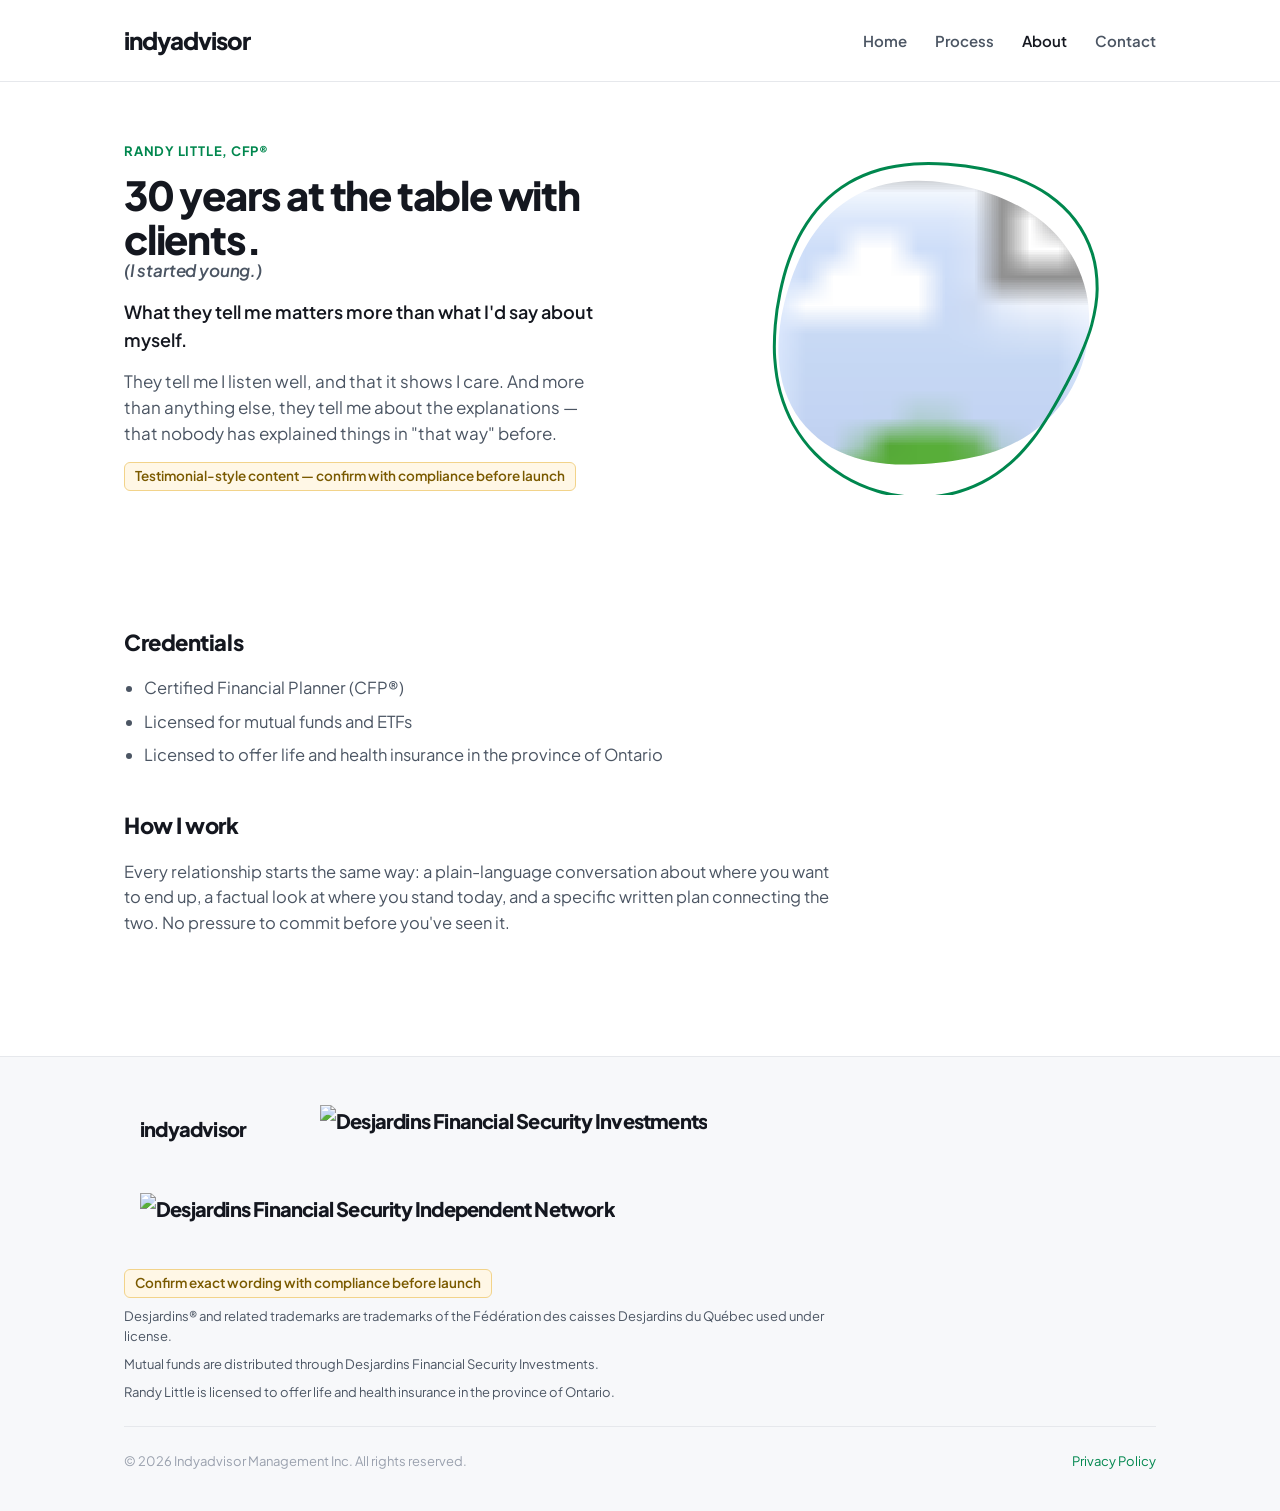
==== about.html @ a877bf17 "Add files via upload" ====
<!doctype html>
<html lang="en">
<head>
<meta charset="utf-8">
<meta name="viewport" content="width=device-width, initial-scale=1">
<title>About — Indyadvisor Management Inc.</title>
<meta name="description" content="Randy Little, CFP — mutual funds, ETFs, and life &amp; health insurance licensed in Ontario.">
<link rel="preconnect" href="https://fonts.googleapis.com">
<link rel="stylesheet" href="https://fonts.googleapis.com/css2?family=Plus+Jakarta+Sans:wght@500;600;700;800&display=swap">
<link rel="stylesheet" href="styles.css">
</head>
<body>

<header class="site">
  <div class="wrap">
    <a href="index.html" class="logo">indyadvisor</a>
    <nav class="main">
      <a href="index.html">Home</a>
      <a href="process.html">Process</a>
      <a href="about.html" class="current">About</a>
      <a href="contact.html">Contact</a>
    </nav>
  </div>
</header>

<section class="about-hero-section">
  <div class="wrap">
    <div class="about-hero">
      <div class="about-intro">
        <span class="kicker">Randy Little, CFP&reg;</span>
        <h1>30 years at the table with clients.<span class="wink">(I started young.)</span></h1>
        <p class="quote-ish">What they tell me matters more than what I'd say about myself.</p>
        <p>They tell me I listen well, and that it shows I care. And more than anything else, they tell me about the explanations — that nobody has explained things in "that way" before.</p>
        <p><span class="placeholder-note">Testimonial-style content — confirm with compliance before launch</span></p>
      </div>
      <div class="about-photo-wrap">
        <svg class="about-photo-svg" viewBox="0 0 340 340" role="img" aria-label="Randy Little, CFP">
          <defs>
            <clipPath id="photoClip" clipPathUnits="userSpaceOnUse">
              <path d="M 328.17,170.00 C 327.85,180.92 326.07,192.11 323.20,202.56 C 320.33,213.02 316.11,223.38 310.95,232.75 C 305.79,242.13 299.34,251.06 292.24,258.81 C 285.15,266.56 276.87,273.49 268.38,279.26 C 259.88,285.03 250.51,289.64 241.27,293.45 C 232.03,297.26 222.41,299.86 212.93,302.12 C 203.45,304.38 193.99,305.79 184.40,307.00 C 174.80,308.20 165.26,309.08 155.35,309.36 C 145.44,309.63 135.25,309.80 124.95,308.65 C 114.65,307.50 103.75,305.87 93.53,302.45 C 83.31,299.03 72.68,294.37 63.64,288.13 C 54.60,281.88 45.93,273.81 39.27,264.98 C 32.61,256.15 27.31,245.57 23.70,235.14 C 20.09,224.70 18.38,213.24 17.62,202.39 C 16.86,191.53 17.81,180.51 19.14,170.00 C 20.47,159.49 22.84,149.27 25.60,139.31 C 28.36,129.34 31.62,119.62 35.68,110.20 C 39.74,100.78 44.30,91.39 49.97,82.79 C 55.65,74.20 62.22,65.74 69.73,58.64 C 77.25,51.55 85.98,45.11 95.07,40.22 C 104.17,35.33 114.33,31.72 124.29,29.32 C 134.25,26.91 144.74,26.02 154.84,25.79 C 164.95,25.56 175.04,26.55 184.93,27.92 C 194.82,29.30 204.53,31.38 214.18,34.04 C 223.82,36.70 233.46,39.79 242.82,43.88 C 252.18,47.97 261.66,52.66 270.34,58.56 C 279.01,64.46 287.62,71.38 294.86,79.28 C 302.11,87.18 308.75,96.35 313.80,105.98 C 318.85,115.60 322.75,126.35 325.14,137.02 C 327.54,147.69 328.49,159.08 328.17,170.00 Z"/>
            </clipPath>
          </defs>
          <image href="assets/headshot.jpg" x="10" y="-5" width="320" height="449.6" clip-path="url(#photoClip)" preserveAspectRatio="xMidYMid slice"/>
          <path class="photo-outline" d="M 330.67,170.00 C 327.80,181.16 323.24,191.65 318.95,201.66 C 314.65,211.67 309.77,220.84 304.92,230.07 C 300.06,239.30 295.28,248.16 289.82,257.06 C 284.37,265.96 278.87,275.00 272.17,283.47 C 265.47,291.95 258.13,300.59 249.63,307.92 C 241.12,315.25 231.46,322.22 221.16,327.45 C 210.85,332.68 199.34,336.87 187.80,339.32 C 176.25,341.77 163.86,342.73 151.90,342.17 C 139.95,341.61 127.61,339.44 116.08,335.94 C 104.55,332.44 93.04,327.39 82.72,321.17 C 72.40,314.96 62.51,307.22 54.15,298.67 C 45.79,290.12 38.37,280.12 32.54,269.87 C 26.72,259.62 22.33,248.25 19.19,237.14 C 16.05,226.04 14.53,214.41 13.72,203.22 C 12.90,192.03 13.41,180.88 14.29,170.00 C 15.18,159.12 16.83,148.48 19.03,137.91 C 21.23,127.33 23.83,116.83 27.49,106.55 C 31.15,96.27 35.37,85.84 40.97,76.26 C 46.57,66.67 53.25,57.10 61.07,49.02 C 68.89,40.94 78.16,33.54 87.89,27.79 C 97.63,22.04 108.62,17.66 119.48,14.52 C 130.35,11.38 141.84,9.84 153.07,8.95 C 164.31,8.05 175.62,8.36 186.91,9.15 C 198.19,9.93 209.48,11.33 220.80,13.66 C 232.11,15.99 243.73,18.77 254.80,23.12 C 265.87,27.48 277.34,32.77 287.24,39.79 C 297.14,46.81 306.86,55.51 314.18,65.24 C 321.51,74.98 327.54,86.65 331.21,98.23 C 334.87,109.80 336.25,122.72 336.16,134.68 C 336.07,146.64 333.54,158.84 330.67,170.00 Z"/>
        </svg>
      </div>
    </div>
  </div>
</section>

<div class="wrap">
  <div class="content-block">
    <h2>Credentials</h2>
    <ul>
      <li>Certified Financial Planner (CFP&reg;)</li>
      <li>Licensed for mutual funds and ETFs</li>
      <li>Licensed to offer life and health insurance in the province of Ontario</li>
    </ul>

    <h2>How I work</h2>
    <p>Every relationship starts the same way: a plain-language conversation about where you want to end up, a factual look at where you stand today, and a specific written plan connecting the two. No pressure to commit before you've seen it.</p>
  </div>
</div>

<footer class="site">
  <div class="wrap">
    <div class="footer-logos">
      <div class="logo-slot real">indyadvisor</div>
      <div class="logo-slot real"><img src="assets/dfsi-logo.png" alt="Desjardins Financial Security Investments"></div>
      <div class="logo-slot real"><img src="assets/dfsin-logo.png" alt="Desjardins Financial Security Independent Network"></div>
    </div>
    <div class="disclosures">
      <span class="placeholder-note">Confirm exact wording with compliance before launch</span>
      <p>Desjardins&reg; and related trademarks are trademarks of the F&eacute;d&eacute;ration des caisses Desjardins du Qu&eacute;bec used under license.</p>
      <p>Mutual funds are distributed through Desjardins Financial Security Investments.</p>
      <p>Randy Little is licensed to offer life and health insurance in the province of Ontario.</p>
    </div>
    <div class="footer-bottom">
      <span>&copy; 2026 Indyadvisor Management Inc. All rights reserved.</span>
      <a href="privacy-policy.html">Privacy Policy</a>
    </div>
  </div>
</footer>

</body>
</html>
---- styles.css ----
/* Indyadvisor Management Inc. — site stylesheet */

:root {
  --ink: #14171f;
  --ink-soft: #4b5563;
  --muted: #9aa1ae;
  --line: #e6e8ec;
  --bg: #ffffff;
  --bg-alt: #f7f8fa;
  --accent: #00874e;
  --accent-dark: #00693d;
  --dark-bg: #12151c;
  --max: 1080px;
}

* { box-sizing: border-box; }

html { scroll-behavior: smooth; }

body {
  margin: 0;
  font-family: 'Plus Jakarta Sans', -apple-system, BlinkMacSystemFont, 'Segoe UI', sans-serif;
  color: var(--ink);
  background: var(--bg);
  line-height: 1.55;
  -webkit-font-smoothing: antialiased;
}

a { color: var(--accent); text-decoration: none; }
a:hover { color: var(--accent-dark); }

.wrap {
  max-width: var(--max);
  margin: 0 auto;
  padding: 0 24px;
}

/* Header */
header.site {
  border-bottom: 1px solid var(--line);
  padding: 22px 0;
}
header.site .wrap {
  display: flex;
  align-items: center;
  justify-content: space-between;
  flex-wrap: wrap;
  gap: 16px;
}
.logo {
  font-weight: 800;
  font-size: 24px;
  letter-spacing: -0.04em;
  color: var(--ink);
  text-decoration: none;
}
.logo:hover { color: var(--ink); }
nav.main {
  display: flex;
  gap: 28px;
  flex-wrap: wrap;
}
nav.main a {
  color: var(--ink-soft);
  font-weight: 600;
  font-size: 15px;
}
nav.main a:hover { color: var(--ink); }
nav.main a.current { color: var(--ink); }

/* Buttons */
.btn {
  display: inline-block;
  padding: 14px 28px;
  border-radius: 8px;
  font-weight: 700;
  font-size: 15px;
  letter-spacing: -0.01em;
}
.btn-primary {
  background: var(--accent);
  color: #ffffff;
}
.btn-primary:hover { background: var(--accent-dark); color: #ffffff; }
.btn-ghost {
  border: 1px solid var(--line);
  color: var(--ink);
}
.btn-ghost:hover { border-color: var(--ink-soft); color: var(--ink); }

/* Hero */
.hero {
  padding: 88px 0 72px;
}
.hero .wrap {
  position: relative;
}
.hero h1 {
  font-size: 48px;
  font-weight: 800;
  letter-spacing: -0.03em;
  line-height: 1.12;
  margin: 0 0 20px;
  max-width: 760px;
}
.hero p.lead {
  font-size: 19px;
  color: var(--ink-soft);
  max-width: 620px;
  margin: 0 0 32px;
}

/* Hero sketch: simple whiteboard-style animated drawing in the top-right whitespace */
.hero-sketch {
  position: absolute;
  top: 6px;
  right: 0;
  width: 300px;
  height: auto;
  pointer-events: none;
}
@media (max-width: 980px) {
  .hero-sketch { display: none; }
}
.sketch-circle {
  fill: none;
  stroke: var(--ink);
  stroke-width: 2.5;
  stroke-linecap: round;
  stroke-linejoin: round;
}
.sketch-line {
  fill: none;
  stroke: var(--accent);
  stroke-width: 2.75;
  stroke-linecap: round;
  stroke-linejoin: round;
}
.sketch-label {
  font-family: 'Plus Jakarta Sans', sans-serif;
  font-size: 10px;
  font-weight: 700;
  fill: var(--ink-soft);
  text-anchor: middle;
  opacity: 0;
}
.sketch-a {
  stroke-dasharray: 228;
  stroke-dashoffset: 228;
  animation: draw-stroke 0.6s ease-out 1.3s forwards;
}
.sketch-b {
  stroke-dasharray: 228;
  stroke-dashoffset: 228;
  animation: draw-stroke 0.6s ease-out 0.3s forwards;
}
.sketch-line {
  stroke-dasharray: 249;
  stroke-dashoffset: 249;
  animation: draw-stroke 0.7s ease-out 0.9s forwards;
}
.sketch-label-a {
  animation: sketch-fade-in 0.4s ease-out 1.9s forwards;
}
.sketch-label-b {
  animation: sketch-fade-in 0.4s ease-out 0.7s forwards;
}
@keyframes draw-stroke {
  to { stroke-dashoffset: 0; }
}
@keyframes sketch-fade-in {
  to { opacity: 1; }
}
@media (prefers-reduced-motion: reduce) {
  .hero-sketch .sketch-circle,
  .hero-sketch .sketch-line,
  .hero-sketch .sketch-label {
    animation: none !important;
    stroke-dashoffset: 0 !important;
    opacity: 1 !important;
  }
}

/* Sections */
section { padding: 64px 0; }
section.alt { background: var(--bg-alt); }
h2.section-title {
  font-size: 30px;
  font-weight: 800;
  letter-spacing: -0.02em;
  margin: 0 0 12px;
}
p.section-sub {
  color: var(--ink-soft);
  font-size: 17px;
  max-width: 620px;
  margin: 0 0 44px;
}

/* Step cards */
.steps {
  display: grid;
  grid-template-columns: repeat(3, 1fr);
  gap: 28px;
}
@media (max-width: 760px) {
  .steps { grid-template-columns: 1fr; }
}
.step {
  border: 1px solid var(--line);
  border-radius: 14px;
  padding: 32px 28px;
}
.step .num {
  display: inline-flex;
  align-items: center;
  justify-content: center;
  width: 36px;
  height: 36px;
  border-radius: 999px;
  background: var(--ink);
  color: #fff;
  font-weight: 800;
  font-size: 15px;
  margin-bottom: 20px;
}
.step h3 {
  font-size: 19px;
  font-weight: 800;
  letter-spacing: -0.01em;
  margin: 0 0 10px;
}
.step p { color: var(--ink-soft); font-size: 15.5px; margin: 0; }

/* Trust bar */
.trust-bar {
  display: flex;
  flex-wrap: wrap;
  gap: 12px 32px;
  padding: 28px 0;
  border-top: 1px solid var(--line);
  border-bottom: 1px solid var(--line);
  color: var(--ink-soft);
  font-weight: 600;
  font-size: 14.5px;
}

/* CTA band */
.cta-band {
  background: var(--dark-bg);
  color: #fff;
  padding: 64px 0;
  text-align: center;
}
.cta-band h2 {
  font-size: 30px;
  font-weight: 800;
  letter-spacing: -0.02em;
  margin: 0 0 14px;
}
.cta-band p {
  color: #a7adb8;
  font-size: 17px;
  margin: 0 0 28px;
}

/* Contact page: directions menu + map */
.directions-menu {
  display: inline-block;
  margin: 8px 0 28px;
  position: relative;
}
.directions-menu summary {
  list-style: none;
  cursor: pointer;
}
.directions-menu summary::-webkit-details-marker { display: none; }
.directions-options {
  margin-top: 10px;
  display: flex;
  flex-direction: column;
  gap: 4px;
  padding: 10px;
  border: 1px solid var(--line);
  border-radius: 10px;
  background: var(--bg-alt);
  max-width: 220px;
}
.directions-options a {
  font-weight: 600;
  font-size: 14.5px;
  color: var(--ink);
  padding: 8px 10px;
  border-radius: 6px;
}
.directions-options a:hover {
  background: #fff;
  color: var(--accent-dark);
}
.map-embed {
  margin: 4px 0 8px;
  border-radius: 14px;
  overflow: hidden;
  border: 1px solid var(--line);
  max-width: 720px;
}
.map-embed iframe {
  display: block;
  width: 100%;
  height: 320px;
}
.map-fallback-link {
  margin: 10px 0 4px;
  font-size: 14px;
}
.map-fallback-link a { font-weight: 600; }

/* About page: photo hero */
.about-hero-section { padding: 56px 0 8px; }
.about-hero {
  display: grid;
  grid-template-columns: 1.1fr 0.9fr;
  align-items: center;
  gap: 32px;
}
@media (max-width: 820px) {
  .about-hero { grid-template-columns: 1fr; }
}
.about-intro { order: 1; }
.about-photo-wrap { order: 2; position: relative; }
@media (max-width: 820px) {
  .about-photo-wrap { order: -1; max-width: 300px; margin: 0 auto 8px; }
}
.about-intro .kicker {
  display: inline-block;
  font-size: 13px;
  font-weight: 700;
  letter-spacing: 0.06em;
  text-transform: uppercase;
  color: var(--accent);
  margin: 0 0 12px;
}
.about-intro h1 {
  font-size: 40px;
  font-weight: 800;
  letter-spacing: -0.03em;
  line-height: 1.1;
  margin: 0 0 6px;
}
.about-intro .wink {
  display: block;
  font-size: 17px;
  font-weight: 600;
  font-style: italic;
  letter-spacing: -0.01em;
  color: var(--ink-soft);
  margin: 0 0 18px;
}
.about-intro p {
  color: var(--ink-soft);
  font-size: 17px;
  max-width: 480px;
  margin: 0 0 14px;
}
.about-intro p.quote-ish {
  color: var(--ink);
  font-weight: 600;
  font-size: 18px;
}
.about-photo-svg {
  width: 100%;
  max-width: 340px;
  height: auto;
  display: block;
  margin: 0 auto;
}
.photo-outline {
  fill: none;
  stroke: var(--accent);
  stroke-width: 3;
  stroke-linecap: round;
  stroke-linejoin: round;
  stroke-dasharray: 1078;
  stroke-dashoffset: 1078;
  animation: draw-stroke 1.1s ease-out 0.2s forwards;
}
@media (prefers-reduced-motion: reduce) {
  .photo-outline {
    animation: none !important;
    stroke-dashoffset: 0 !important;
  }
}

/* Content pages */
.content-block { padding: 64px 0; max-width: 720px; }
.content-block h1 {
  font-size: 38px;
  font-weight: 800;
  letter-spacing: -0.03em;
  margin: 0 0 18px;
}
.content-block h2 {
  font-size: 22px;
  font-weight: 800;
  letter-spacing: -0.02em;
  margin: 40px 0 12px;
}
.content-block p { color: var(--ink-soft); font-size: 16.5px; }
.content-block ul { color: var(--ink-soft); font-size: 16.5px; padding-left: 20px; }
.content-block li { margin-bottom: 8px; }

.placeholder-note {
  display: inline-block;
  background: #fff7e6;
  border: 1px solid #f2d38a;
  color: #7a5a00;
  font-size: 13.5px;
  font-weight: 600;
  padding: 3px 10px;
  border-radius: 6px;
  margin: 0 0 8px;
}

/* Footer */
footer.site {
  border-top: 1px solid var(--line);
  background: var(--bg-alt);
  padding: 48px 0 40px;
  margin-top: 40px;
}
.footer-logos {
  display: flex;
  align-items: center;
  gap: 40px;
  flex-wrap: wrap;
  margin-bottom: 28px;
}
.logo-slot {
  height: 48px;
  min-width: 140px;
  display: flex;
  align-items: center;
  justify-content: center;
  border: 1px dashed var(--line);
  border-radius: 6px;
  color: var(--muted);
  font-size: 12.5px;
  font-weight: 700;
  letter-spacing: 0.04em;
  text-transform: uppercase;
  padding: 0 16px;
}
.logo-slot img {
  height: 100%;
  width: auto;
  display: block;
}
.logo-slot.real {
  border: none;
  justify-content: flex-start;
  font-size: 20px;
  font-weight: 800;
  letter-spacing: -0.04em;
  color: var(--ink);
  text-transform: none;
}
.disclosures p {
  font-size: 13px;
  color: var(--ink-soft);
  max-width: 720px;
  margin: 0 0 8px;
}
.footer-bottom {
  display: flex;
  justify-content: space-between;
  flex-wrap: wrap;
  gap: 12px;
  margin-top: 24px;
  padding-top: 24px;
  border-top: 1px solid var(--line);
  font-size: 13px;
  color: var(--muted);
}
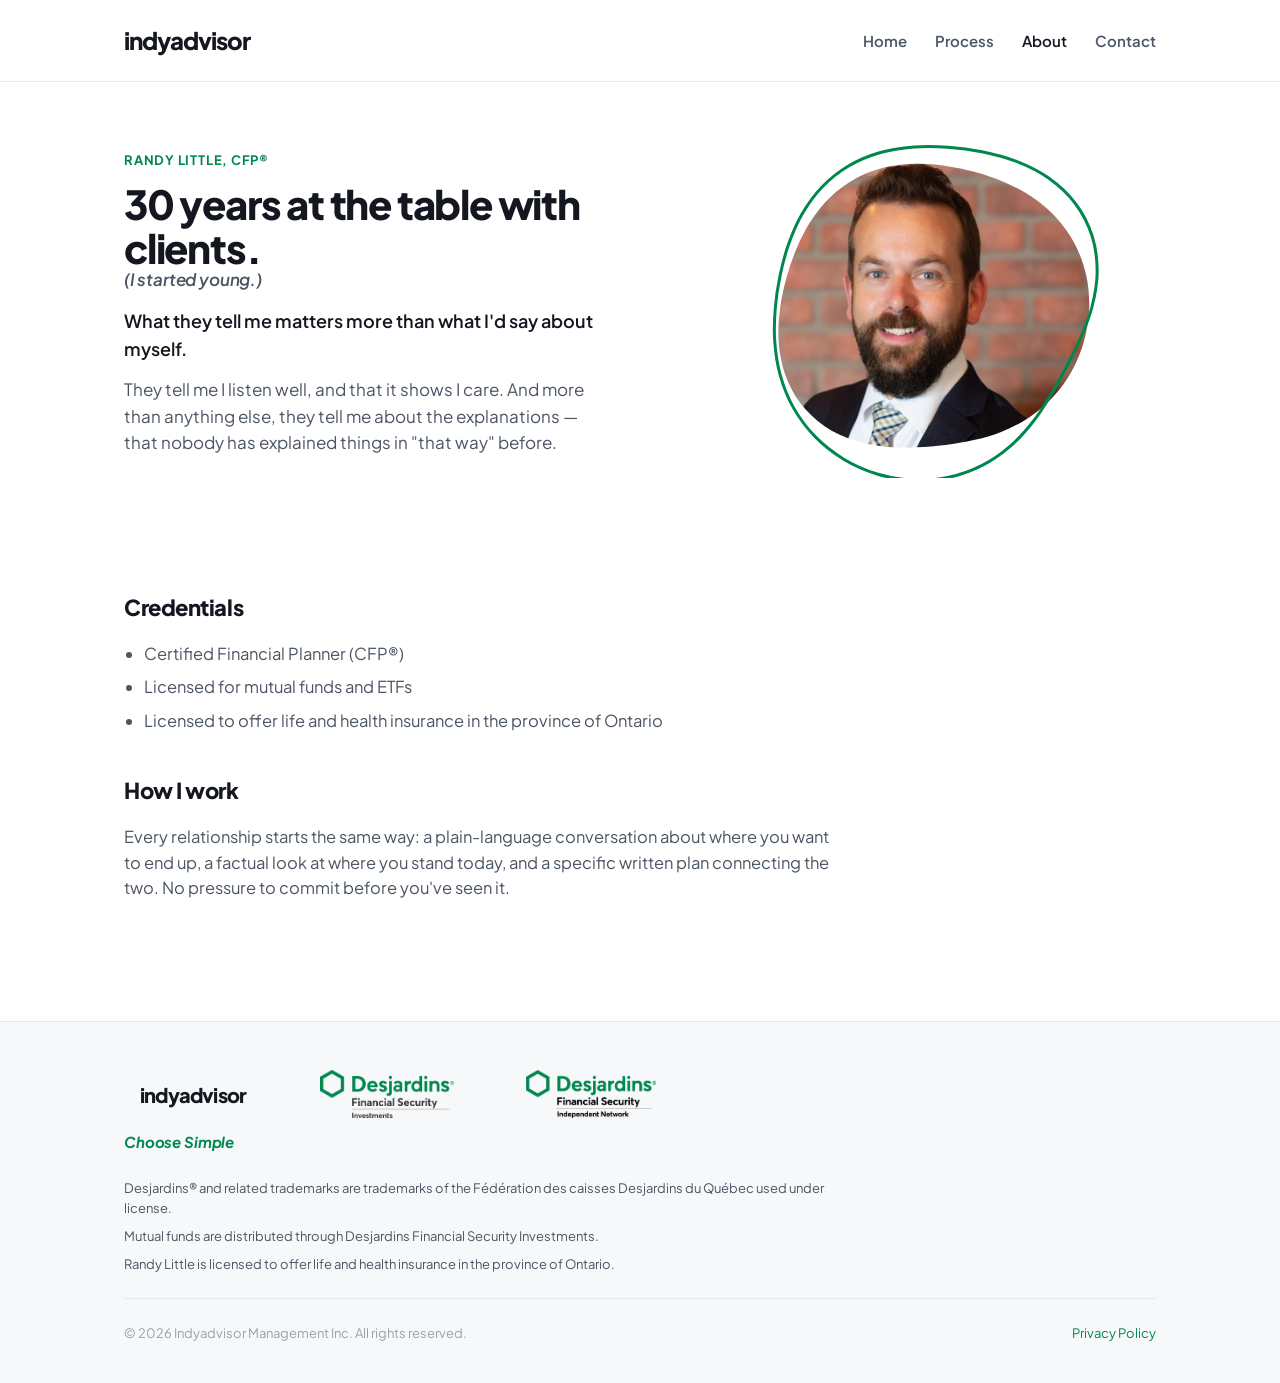
==== commit ee0eca00: "Add files via upload" ====
--- a/about.html
+++ b/about.html
@@ -31,7 +31,6 @@
         <h1>30 years at the table with clients.<span class="wink">(I started young.)</span></h1>
         <p class="quote-ish">What they tell me matters more than what I'd say about myself.</p>
         <p>They tell me I listen well, and that it shows I care. And more than anything else, they tell me about the explanations — that nobody has explained things in "that way" before.</p>
-        <p><span class="placeholder-note">Testimonial-style content — confirm with compliance before launch</span></p>
       </div>
       <div class="about-photo-wrap">
         <svg class="about-photo-svg" viewBox="0 0 340 340" role="img" aria-label="Randy Little, CFP">
@@ -69,8 +68,8 @@
       <div class="logo-slot real"><img src="assets/dfsi-logo.png" alt="Desjardins Financial Security Investments"></div>
       <div class="logo-slot real"><img src="assets/dfsin-logo.png" alt="Desjardins Financial Security Independent Network"></div>
     </div>
+    <p class="footer-tagline">Choose Simple</p>
     <div class="disclosures">
-      <span class="placeholder-note">Confirm exact wording with compliance before launch</span>
       <p>Desjardins&reg; and related trademarks are trademarks of the F&eacute;d&eacute;ration des caisses Desjardins du Qu&eacute;bec used under license.</p>
       <p>Mutual funds are distributed through Desjardins Financial Security Investments.</p>
       <p>Randy Little is licensed to offer life and health insurance in the province of Ontario.</p>
--- a/styles.css
+++ b/styles.css
@@ -433,7 +433,15 @@
   align-items: center;
   gap: 40px;
   flex-wrap: wrap;
-  margin-bottom: 28px;
+  margin-bottom: 12px;
+}
+.footer-tagline {
+  font-size: 15px;
+  font-weight: 700;
+  font-style: italic;
+  letter-spacing: -0.01em;
+  color: var(--accent);
+  margin: 0 0 24px;
 }
 .logo-slot {
   height: 48px;
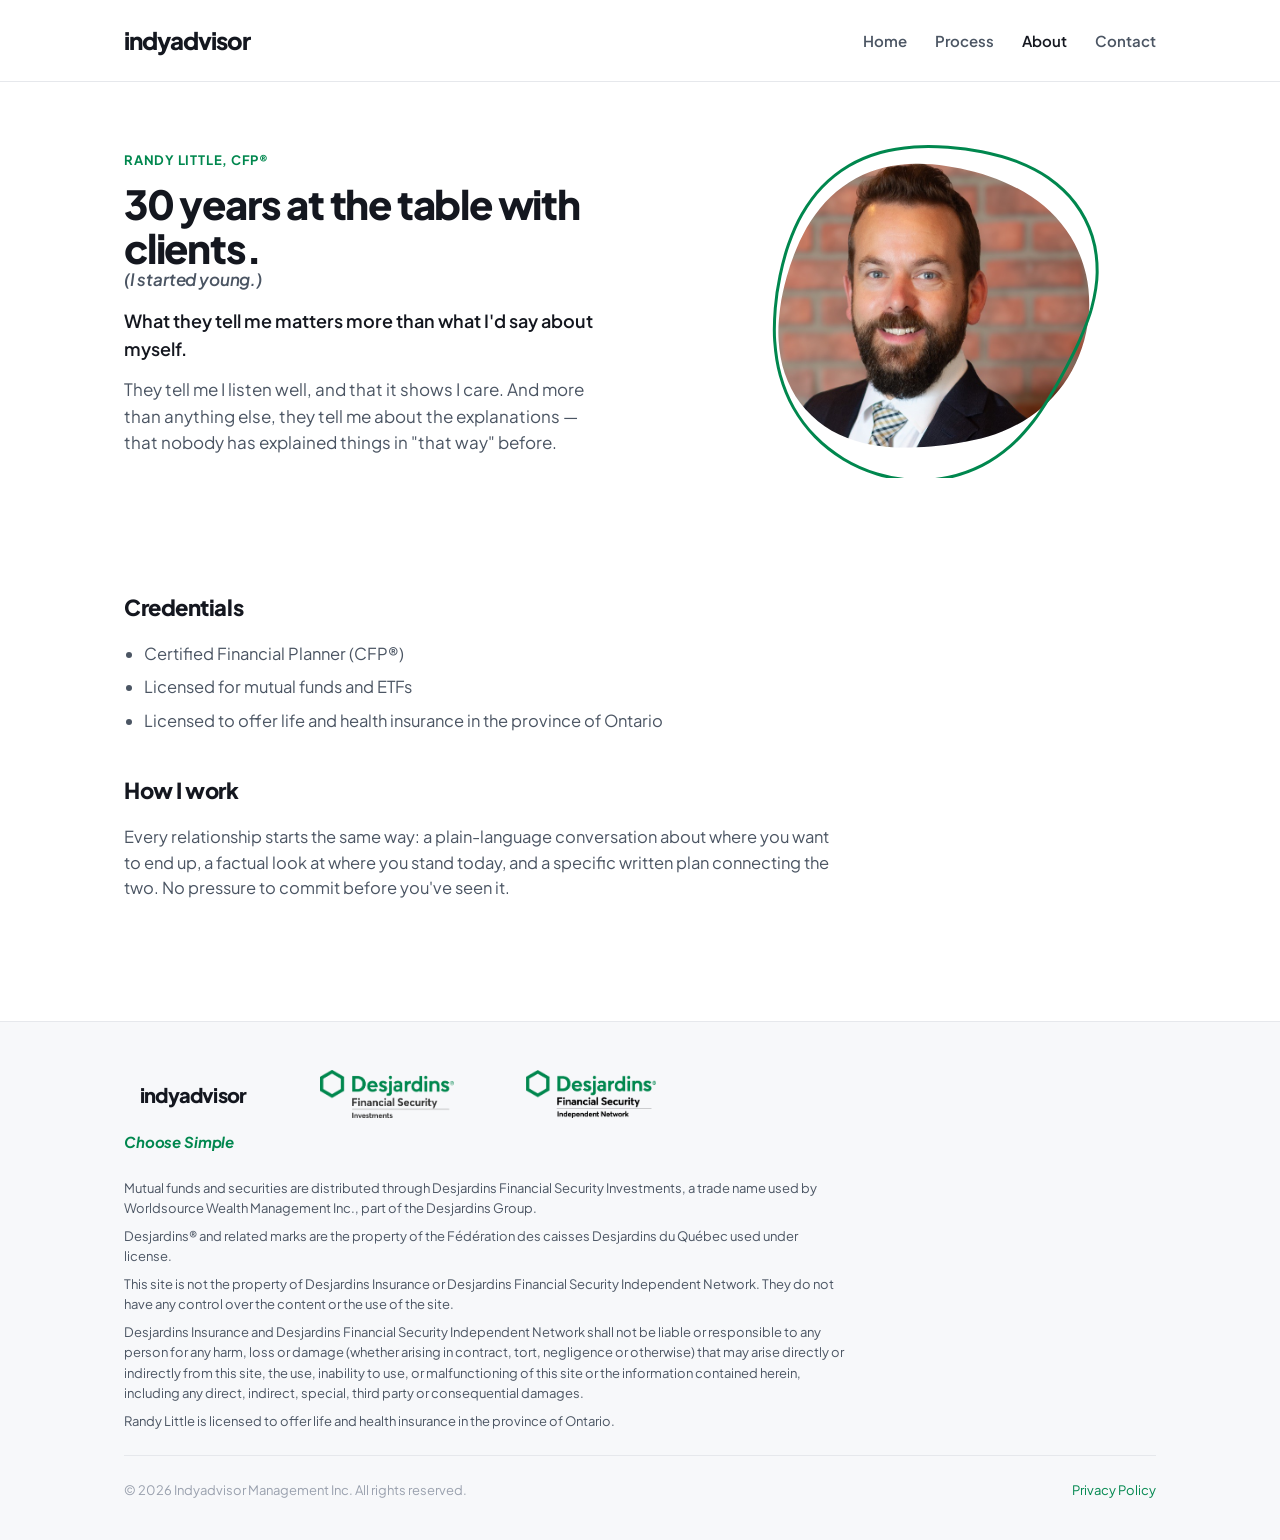
==== commit cb8d0594: "Add files via upload" ====
--- a/about.html
+++ b/about.html
@@ -70,8 +70,10 @@
     </div>
     <p class="footer-tagline">Choose Simple</p>
     <div class="disclosures">
-      <p>Desjardins&reg; and related trademarks are trademarks of the F&eacute;d&eacute;ration des caisses Desjardins du Qu&eacute;bec used under license.</p>
-      <p>Mutual funds are distributed through Desjardins Financial Security Investments.</p>
+      <p>Mutual funds and securities are distributed through Desjardins Financial Security Investments, a trade name used by Worldsource Wealth Management Inc., part of the Desjardins Group.</p>
+      <p>Desjardins&reg; and related marks are the property of the F&eacute;d&eacute;ration des caisses Desjardins du Qu&eacute;bec used under license.</p>
+      <p>This site is not the property of Desjardins Insurance or Desjardins Financial Security Independent Network. They do not have any control over the content or the use of the site.</p>
+      <p>Desjardins Insurance and Desjardins Financial Security Independent Network shall not be liable or responsible to any person for any harm, loss or damage (whether arising in contract, tort, negligence or otherwise) that may arise directly or indirectly from this site, the use, inability to use, or malfunctioning of this site or the information contained herein, including any direct, indirect, special, third party or consequential damages.</p>
       <p>Randy Little is licensed to offer life and health insurance in the province of Ontario.</p>
     </div>
     <div class="footer-bottom">
--- a/styles.css
+++ b/styles.css
@@ -92,9 +92,6 @@
 .hero {
   padding: 88px 0 72px;
 }
-.hero .wrap {
-  position: relative;
-}
 .hero h1 {
   font-size: 48px;
   font-weight: 800;
@@ -110,17 +107,28 @@
   margin: 0 0 32px;
 }
 
-/* Hero sketch: simple whiteboard-style animated drawing in the top-right whitespace */
-.hero-sketch {
-  position: absolute;
-  top: 6px;
-  right: 0;
-  width: 300px;
+/* Intro overlay: full-screen whiteboard-style sketch that plays on page load, then fades to reveal the site. Same on mobile and desktop. */
+.intro-overlay {
+  position: fixed;
+  inset: 0;
+  background: #ffffff;
+  display: flex;
+  align-items: center;
+  justify-content: center;
+  z-index: 9999;
+  animation: intro-fade-out 0.6s ease-in 3.0s forwards;
+}
+.intro-sketch {
+  width: min(78vw, 440px);
   height: auto;
-  pointer-events: none;
-}
-@media (max-width: 980px) {
-  .hero-sketch { display: none; }
+}
+@keyframes intro-fade-out {
+  0%   { opacity: 1; }
+  99%  { opacity: 0; }
+  100% { opacity: 0; visibility: hidden; pointer-events: none; }
+}
+@media (prefers-reduced-motion: reduce) {
+  .intro-overlay { display: none; }
 }
 .sketch-circle {
   fill: none;
@@ -147,7 +155,7 @@
 .sketch-a {
   stroke-dasharray: 228;
   stroke-dashoffset: 228;
-  animation: draw-stroke 0.6s ease-out 1.3s forwards;
+  animation: draw-stroke 0.6s ease-out 0.9s forwards;
 }
 .sketch-b {
   stroke-dasharray: 228;
@@ -157,10 +165,10 @@
 .sketch-line {
   stroke-dasharray: 249;
   stroke-dashoffset: 249;
-  animation: draw-stroke 0.7s ease-out 0.9s forwards;
+  animation: draw-stroke 0.7s ease-out 1.9s forwards;
 }
 .sketch-label-a {
-  animation: sketch-fade-in 0.4s ease-out 1.9s forwards;
+  animation: sketch-fade-in 0.4s ease-out 1.3s forwards;
 }
 .sketch-label-b {
   animation: sketch-fade-in 0.4s ease-out 0.7s forwards;
@@ -170,15 +178,6 @@
 }
 @keyframes sketch-fade-in {
   to { opacity: 1; }
-}
-@media (prefers-reduced-motion: reduce) {
-  .hero-sketch .sketch-circle,
-  .hero-sketch .sketch-line,
-  .hero-sketch .sketch-label {
-    animation: none !important;
-    stroke-dashoffset: 0 !important;
-    opacity: 1 !important;
-  }
 }
 
 /* Sections */
@@ -409,18 +408,6 @@
 .content-block ul { color: var(--ink-soft); font-size: 16.5px; padding-left: 20px; }
 .content-block li { margin-bottom: 8px; }
 
-.placeholder-note {
-  display: inline-block;
-  background: #fff7e6;
-  border: 1px solid #f2d38a;
-  color: #7a5a00;
-  font-size: 13.5px;
-  font-weight: 600;
-  padding: 3px 10px;
-  border-radius: 6px;
-  margin: 0 0 8px;
-}
-
 /* Footer */
 footer.site {
   border-top: 1px solid var(--line);
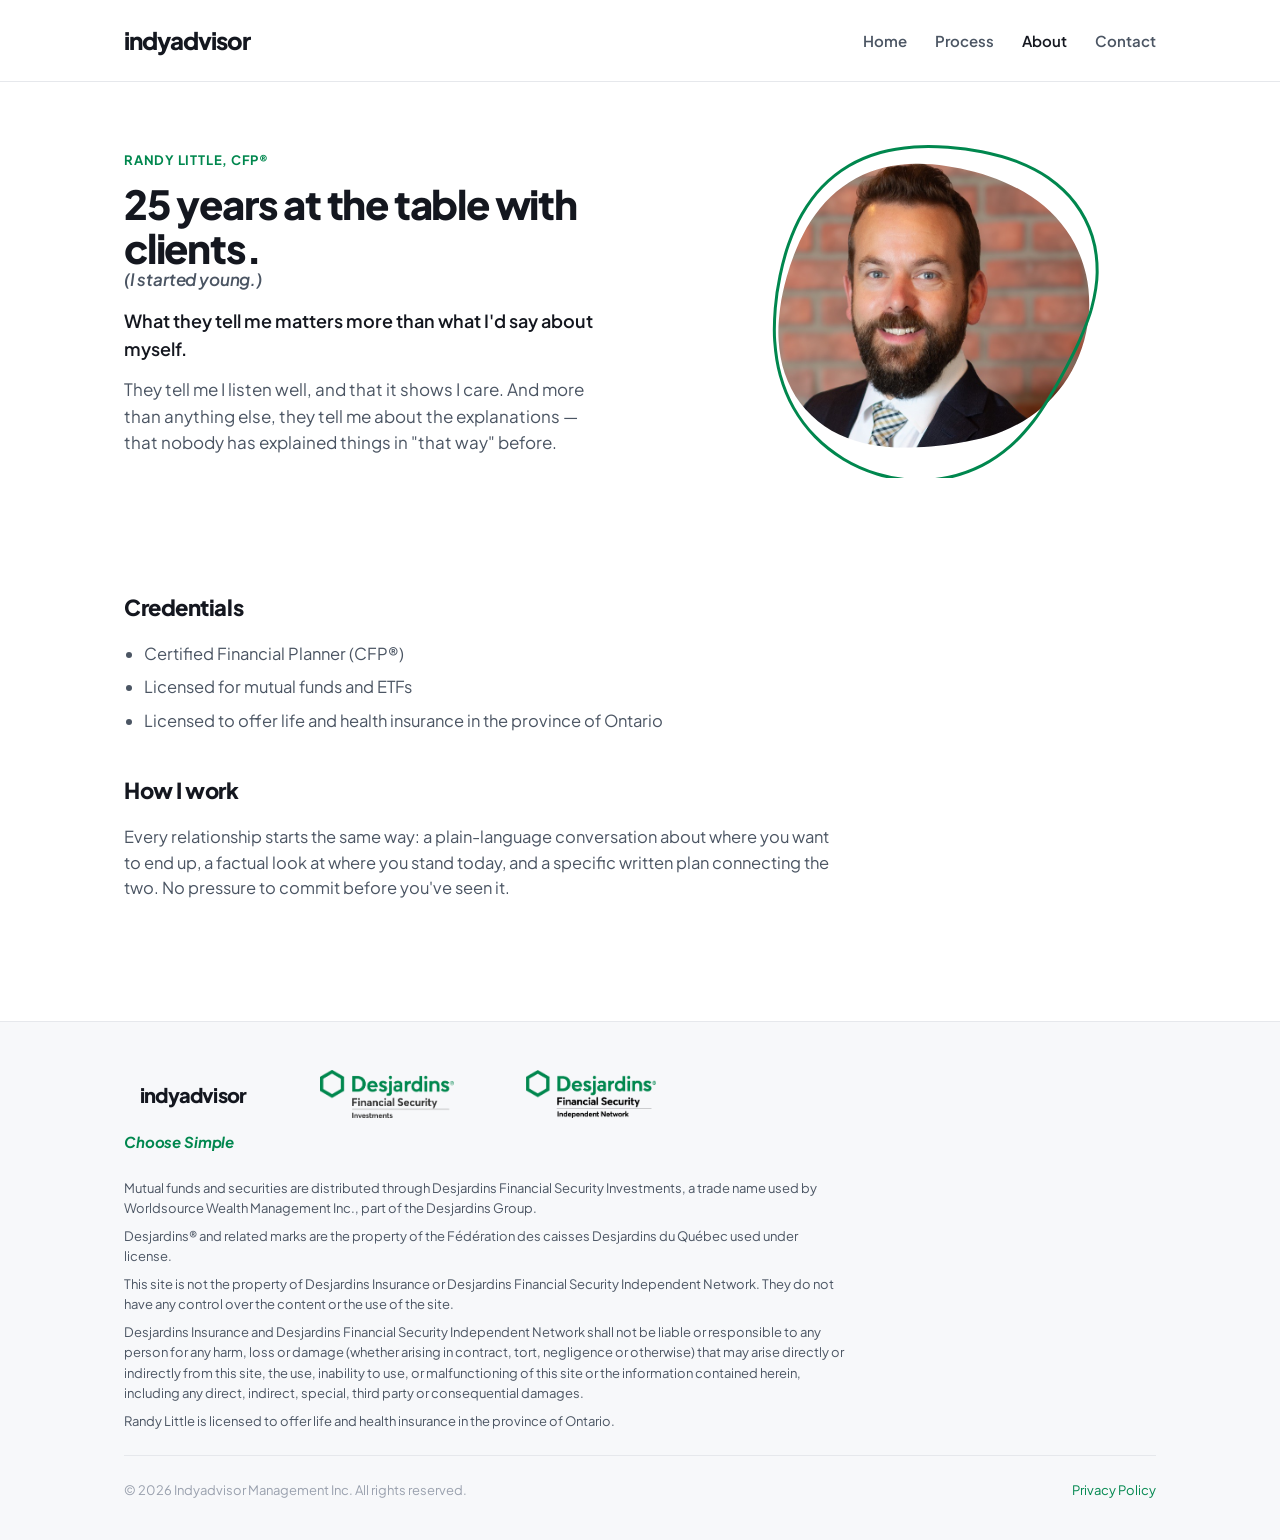
==== commit 29c3ba11: "Add files via upload" ====
--- a/about.html
+++ b/about.html
@@ -28,7 +28,7 @@
     <div class="about-hero">
       <div class="about-intro">
         <span class="kicker">Randy Little, CFP&reg;</span>
-        <h1>30 years at the table with clients.<span class="wink">(I started young.)</span></h1>
+        <h1>25 years at the table with clients.<span class="wink">(I started young.)</span></h1>
         <p class="quote-ish">What they tell me matters more than what I'd say about myself.</p>
         <p>They tell me I listen well, and that it shows I care. And more than anything else, they tell me about the explanations — that nobody has explained things in "that way" before.</p>
       </div>
